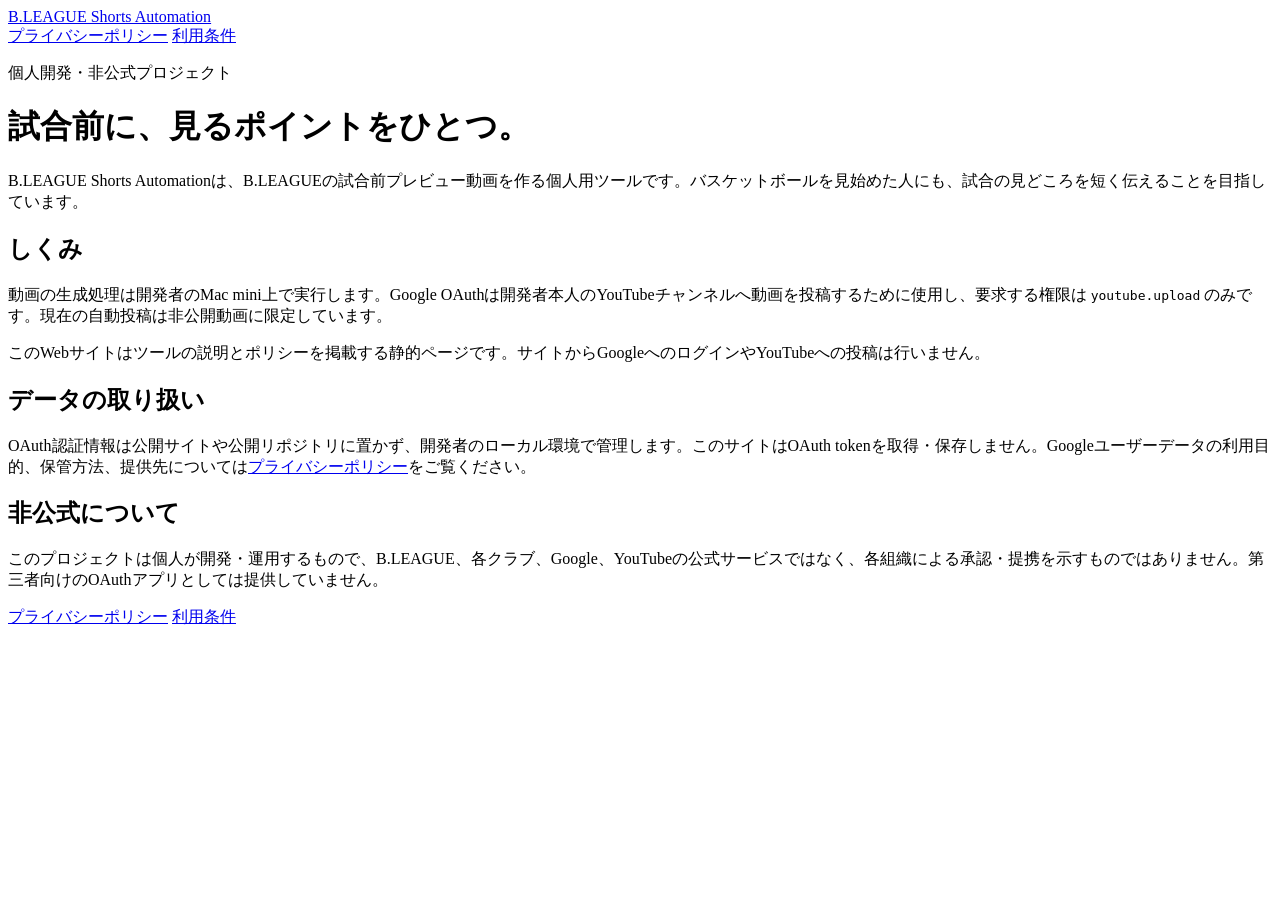
==== index.html @ e1298c06 "Add B.LEAGUE Shorts homepage" ====
<!doctype html>
<html lang="ja">
<head>
  <meta charset="utf-8">
  <meta name="viewport" content="width=device-width, initial-scale=1">
  <meta name="description" content="B.LEAGUE Shorts Automationは、試合前の見どころを短い動画にする非公式の個人プロジェクトです。">
  <title>B.LEAGUE Shorts Automation</title>
  <link rel="stylesheet" href="style.css">
</head>
<body>
  <header class="site-header">
    <div class="wrap">
      <a class="brand" href="index.html">B.LEAGUE Shorts Automation</a>
      <nav aria-label="サイト内ナビゲーション">
        <a href="privacy.html">プライバシーポリシー</a>
        <a href="terms.html">利用条件</a>
      </nav>
    </div>
  </header>
  <main class="wrap">
    <p class="eyebrow">個人開発・非公式プロジェクト</p>
    <h1>試合前に、見るポイントをひとつ。</h1>
    <p class="lead">B.LEAGUE Shorts Automationは、B.LEAGUEの試合前プレビュー動画を作る個人用ツールです。バスケットボールを見始めた人にも、試合の見どころを短く伝えることを目指しています。</p>

    <section aria-labelledby="how-it-works">
      <h2 id="how-it-works">しくみ</h2>
      <p>動画の生成処理は開発者のMac mini上で実行します。Google OAuthは開発者本人のYouTubeチャンネルへ動画を投稿するために使用し、要求する権限は <code>youtube.upload</code> のみです。現在の自動投稿は非公開動画に限定しています。</p>
      <p>このWebサイトはツールの説明とポリシーを掲載する静的ページです。サイトからGoogleへのログインやYouTubeへの投稿は行いません。</p>
    </section>

    <section aria-labelledby="data-handling">
      <h2 id="data-handling">データの取り扱い</h2>
      <p>OAuth認証情報は公開サイトや公開リポジトリに置かず、開発者のローカル環境で管理します。このサイトはOAuth tokenを取得・保存しません。Googleユーザーデータの利用目的、保管方法、提供先については<a href="privacy.html">プライバシーポリシー</a>をご覧ください。</p>
    </section>

    <section aria-labelledby="disclaimer">
      <h2 id="disclaimer">非公式について</h2>
      <p>このプロジェクトは個人が開発・運用するもので、B.LEAGUE、各クラブ、Google、YouTubeの公式サービスではなく、各組織による承認・提携を示すものではありません。第三者向けのOAuthアプリとしては提供していません。</p>
    </section>
  </main>
  <footer class="wrap site-footer">
    <a href="privacy.html">プライバシーポリシー</a>
    <a href="terms.html">利用条件</a>
  </footer>
</body>
</html>
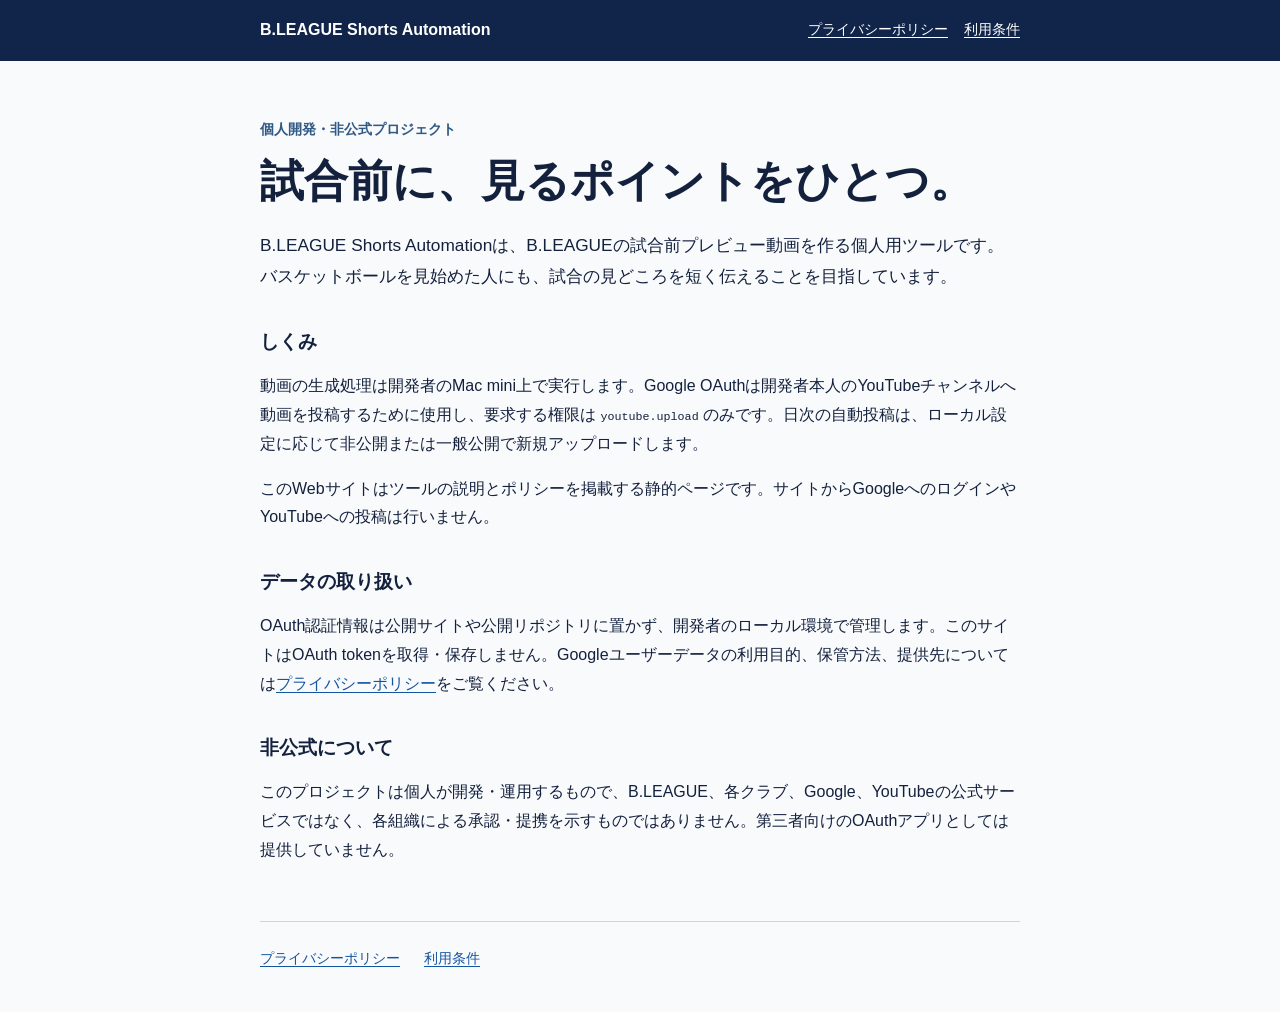
==== commit c24f1c54: "Clarify public or private YouTube upload mode" ====
--- a/index.html
+++ b/index.html
@@ -24,7 +24,7 @@
 
     <section aria-labelledby="how-it-works">
       <h2 id="how-it-works">しくみ</h2>
-      <p>動画の生成処理は開発者のMac mini上で実行します。Google OAuthは開発者本人のYouTubeチャンネルへ動画を投稿するために使用し、要求する権限は <code>youtube.upload</code> のみです。現在の自動投稿は非公開動画に限定しています。</p>
+      <p>動画の生成処理は開発者のMac mini上で実行します。Google OAuthは開発者本人のYouTubeチャンネルへ動画を投稿するために使用し、要求する権限は <code>youtube.upload</code> のみです。日次の自動投稿は、ローカル設定に応じて非公開または一般公開で新規アップロードします。</p>
       <p>このWebサイトはツールの説明とポリシーを掲載する静的ページです。サイトからGoogleへのログインやYouTubeへの投稿は行いません。</p>
     </section>
 
--- a/style.css
+++ b/style.css
@@ -0,0 +1,21 @@
+:root { color-scheme: light; font-family: -apple-system, BlinkMacSystemFont, "Hiragino Kaku Gothic ProN", "Noto Sans JP", sans-serif; line-height: 1.8; color: #14213d; background: #f8fafc; }
+* { box-sizing: border-box; }
+body { margin: 0; }
+.wrap { width: min(100% - 2.5rem, 760px); margin-inline: auto; }
+.site-header { background: #11254a; color: white; }
+.site-header .wrap { display: flex; justify-content: space-between; align-items: center; gap: 1rem; padding-block: 1rem; }
+.site-header a { color: white; }
+.brand { font-weight: 700; text-decoration: none; }
+nav { display: flex; flex-wrap: wrap; gap: .5rem 1rem; font-size: .9rem; }
+main { padding-block: 3.5rem 2.5rem; }
+.eyebrow { margin: 0 0 .5rem; color: #315985; font-size: .9rem; font-weight: 700; }
+h1 { margin: 0 0 1.25rem; font-size: clamp(1.8rem, 5vw, 2.75rem); line-height: 1.35; }
+.lead { font-size: 1.08rem; }
+section, .policy h2 { margin-top: 2.25rem; }
+h2 { font-size: 1.2rem; line-height: 1.45; }
+a { color: #1455a1; text-underline-offset: .18em; }
+a:focus-visible { outline: 3px solid #f4ad35; outline-offset: 3px; }
+code { overflow-wrap: anywhere; font-size: .9em; }
+.site-footer { display: flex; gap: 1.5rem; border-top: 1px solid #cbd5e1; padding-block: 1.5rem 2.5rem; font-size: .9rem; }
+.updated { color: #475569; font-size: .9rem; }
+@media (max-width: 600px) { .site-header .wrap { align-items: flex-start; flex-direction: column; } main { padding-top: 2.5rem; } }
